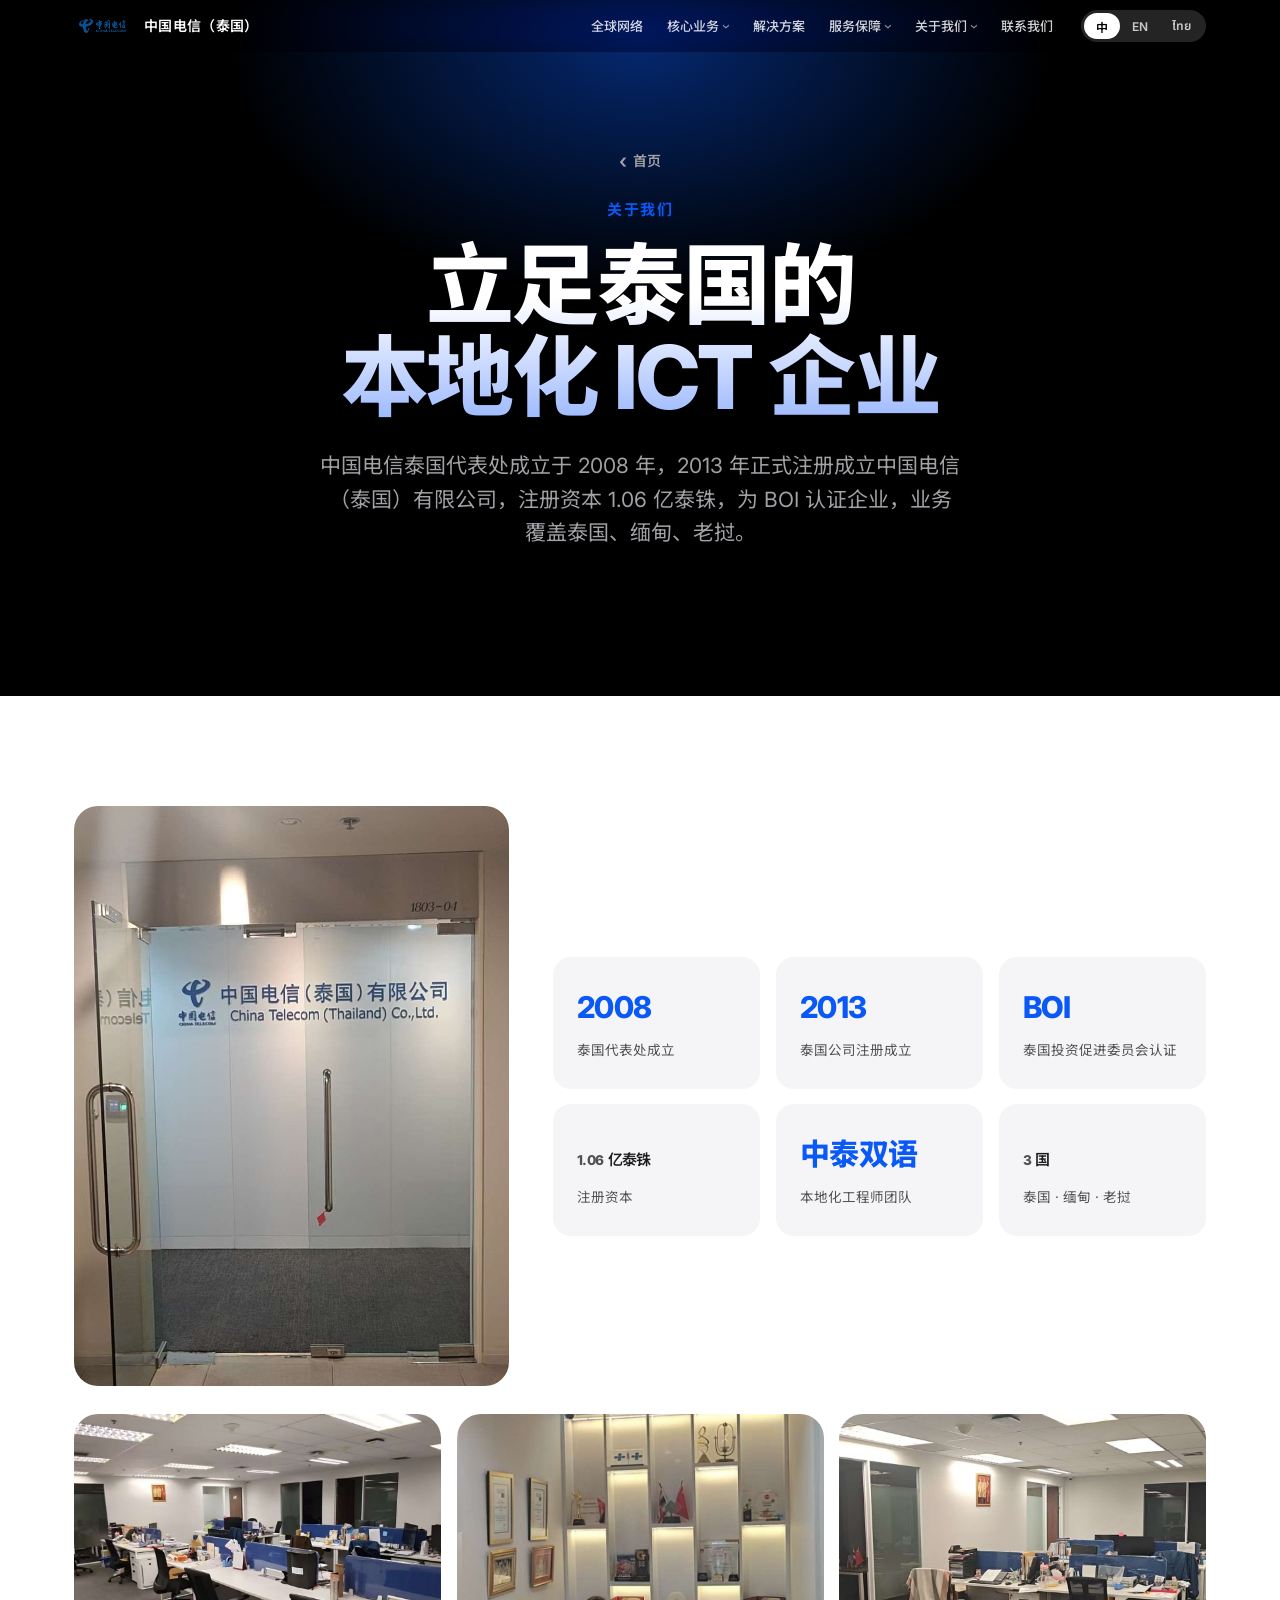
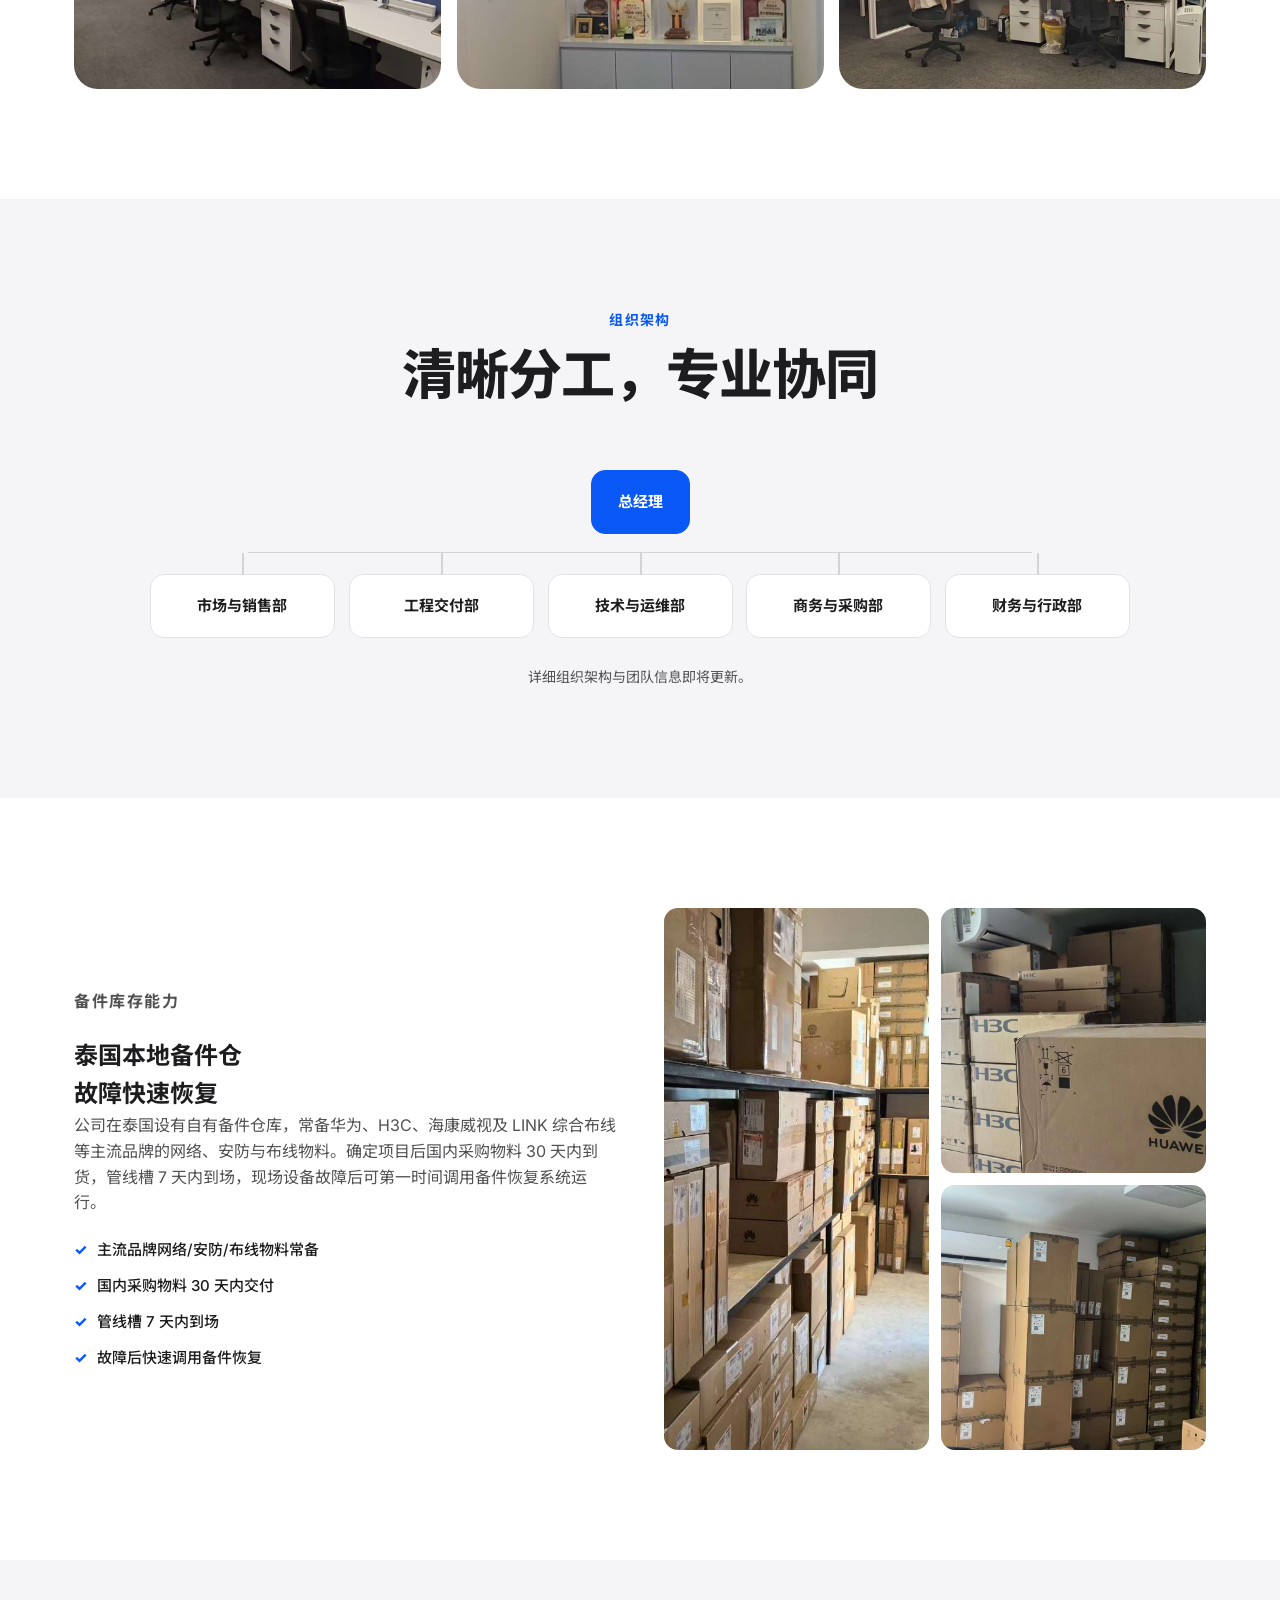
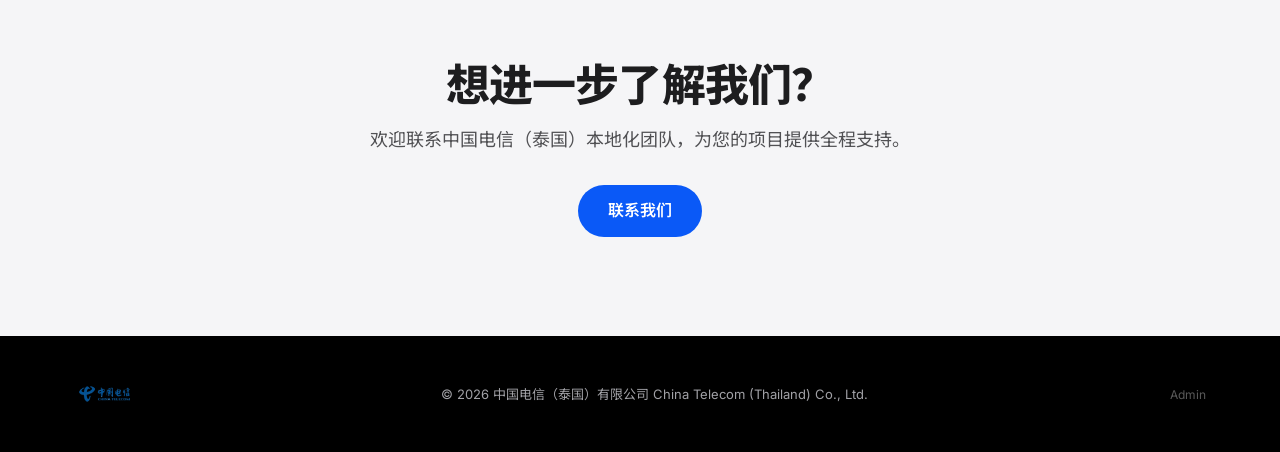
==== about.html @ 26e8136e "v1.2.2: move About Us to dedicated about.html; fix dropdown hover gap - new about.html second-level " ====
<!DOCTYPE html>
<html lang="zh-CN">
<head>
  <meta charset="UTF-8">
  <meta name="viewport" content="width=device-width, initial-scale=1.0">
  <title>关于我们 | 中国电信（泰国）有限公司</title>
  <meta name="description" content="About China Telecom (Thailand) Co., Ltd. — a BOI-promoted, locally-incorporated ICT company in Thailand, with bilingual engineering teams, a local spare-parts warehouse and a clear organisation.">
  <link rel="icon" type="image/png" href="assets/img/logo-ct.png">
  <link rel="preconnect" href="https://fonts.googleapis.com">
  <link rel="preconnect" href="https://fonts.gstatic.com" crossorigin>
  <link href="https://fonts.googleapis.com/css2?family=Inter:wght@400;500;600;700;800&family=Noto+Sans+SC:wght@400;500;700;900&family=Noto+Sans+Thai:wght@400;500;700&display=swap" rel="stylesheet">
  <link rel="stylesheet" href="css/style.css">
</head>
<body data-title="ab.pageTitle">

<header class="site-header" id="siteHeader">
  <div class="header-inner">
    <a class="brand" href="index.html">
      <img src="assets/img/logo-ct.png" alt="China Telecom">
      <span class="brand-name" data-i18n="brand">中国电信（泰国）</span>
    </a>
    <nav class="nav" id="mainNav">
      <a href="index.html#global" data-i18n="nav.global">全球网络</a>
      <div class="nav-item has-sub">
        <a href="index.html#business" class="nav-top" data-i18n="nav.business">核心业务</a>
        <button class="sub-toggle" type="button" aria-label="expand"></button>
        <div class="sub-menu">
          <a href="index.html#business" data-i18n="nav.bizOverview">业务概览</a>
          <a href="index.html#token" data-i18n="nav.token">AI Token</a>
          <a href="index.html#datacenter" data-i18n="nav.dc">数据中心</a>
        </div>
      </div>
      <a href="index.html#solutions" data-i18n="nav.solutions">解决方案</a>
      <div class="nav-item has-sub">
        <a href="index.html#service" class="nav-top" data-i18n="nav.service">服务保障</a>
        <button class="sub-toggle" type="button" aria-label="expand"></button>
        <div class="sub-menu">
          <a href="index.html#service" data-i18n="nav.serviceOverview">服务保障</a>
          <a href="index.html#partners" data-i18n="nav.partners">资质合作</a>
        </div>
      </div>
      <div class="nav-item has-sub">
        <a href="about.html" class="nav-top" data-i18n="nav.about">关于我们</a>
        <button class="sub-toggle" type="button" aria-label="expand"></button>
        <div class="sub-menu">
          <a href="about.html#about-company" data-i18n="nav.aboutCompany">公司简介</a>
          <a href="about.html#about-org" data-i18n="nav.aboutOrg">组织架构</a>
          <a href="about.html#about-inventory" data-i18n="nav.aboutInventory">备件库存</a>
        </div>
      </div>
      <a href="index.html#contact" data-i18n="nav.contact">联系我们</a>
    </nav>
    <div class="header-actions">
      <div class="lang-switch" id="langSwitch">
        <button data-lang="zh" class="active">中</button>
        <button data-lang="en">EN</button>
        <button data-lang="th">ไทย</button>
      </div>
      <button class="nav-toggle" id="navToggle" type="button" aria-label="Menu">
        <span></span><span></span>
      </button>
    </div>
  </div>
</header>

<!-- ========== HERO ========== -->
<section class="rp-hero">
  <div class="hero-glow"></div>
  <div class="rp-hero-inner">
    <a class="rp-back reveal" href="index.html"><span data-i18n="ab.back">首页</span></a>
    <p class="rp-kicker reveal" data-i18n="ab.kicker">关于我们</p>
    <h1 class="rp-title reveal" data-i18n="ab.title">立足泰国的<br>本地化 ICT 企业</h1>
    <p class="rp-sub reveal" data-i18n="ab.sub">中国电信泰国代表处成立于 2008 年，2013 年正式注册成立中国电信（泰国）有限公司，注册资本 1.06 亿泰铢，为 BOI 认证企业，业务覆盖泰国、缅甸、老挝。</p>
  </div>
</section>

<!-- ========== COMPANY FACTS ========== -->
<section class="section" id="about-company">
  <div class="container">
    <div class="ab-intro">
      <figure class="ab-entrance reveal">
        <img src="assets/img/about-entrance.jpg" alt="China Telecom (Thailand) office entrance" loading="lazy">
      </figure>
      <div class="ab-facts stagger">
        <div class="ab-fact reveal"><strong data-i18n="ab.f1n">2008</strong><span data-i18n="ab.f1l">泰国代表处成立</span></div>
        <div class="ab-fact reveal"><strong data-i18n="ab.f2n">2013</strong><span data-i18n="ab.f2l">泰国公司注册成立</span></div>
        <div class="ab-fact reveal"><strong data-i18n="ab.f3n">BOI</strong><span data-i18n="ab.f3l">泰国投资促进委员会认证</span></div>
        <div class="ab-fact reveal"><strong><span>1.06</span><small data-i18n="ab.f4u">亿泰铢</small></strong><span data-i18n="ab.f4l">注册资本</span></div>
        <div class="ab-fact reveal"><strong data-i18n="ab.f5n">中泰双语</strong><span data-i18n="ab.f5l">本地化工程师团队</span></div>
        <div class="ab-fact reveal"><strong><span>3</span><small data-i18n="ab.f6u">国</small></strong><span data-i18n="ab.f6l">泰国 · 缅甸 · 老挝</span></div>
      </div>
    </div>
    <div class="ab-gallery stagger">
      <figure class="reveal"><img src="assets/img/about-office1.jpg" alt="Office workspace" loading="lazy"></figure>
      <figure class="reveal"><img src="assets/img/about-awards.jpg" alt="Awards wall" loading="lazy"></figure>
      <figure class="reveal"><img src="assets/img/about-office2.jpg" alt="Office area" loading="lazy"></figure>
    </div>
  </div>
</section>

<!-- ========== ORG STRUCTURE ========== -->
<section class="section section-gray" id="about-org">
  <div class="container">
    <div class="section-head reveal">
      <p class="kicker" data-i18n="ab.orgKicker">组织架构</p>
      <h2 data-i18n="ab.orgTitle">清晰分工，专业协同</h2>
    </div>
    <div class="org-chart reveal">
      <div class="org-node org-top"><strong data-i18n="ab.orgGM">总经理</strong></div>
      <div class="org-row stagger">
        <div class="org-node reveal"><strong data-i18n="ab.orgD1">市场与销售部</strong></div>
        <div class="org-node reveal"><strong data-i18n="ab.orgD2">工程交付部</strong></div>
        <div class="org-node reveal"><strong data-i18n="ab.orgD3">技术与运维部</strong></div>
        <div class="org-node reveal"><strong data-i18n="ab.orgD4">商务与采购部</strong></div>
        <div class="org-node reveal"><strong data-i18n="ab.orgD5">财务与行政部</strong></div>
      </div>
    </div>
    <p class="org-note reveal" data-i18n="ab.orgNote">详细组织架构与团队信息即将更新。</p>
  </div>
</section>

<!-- ========== SPARE PARTS INVENTORY ========== -->
<section class="section" id="about-inventory">
  <div class="container">
    <div class="ab-inventory" style="margin-top:0">
      <div class="ab-inv-text reveal">
        <p class="kicker" data-i18n="ab.invKicker">备件库存能力</p>
        <h2 data-i18n="ab.invTitle">泰国本地备件仓<br>故障快速恢复</h2>
        <p data-i18n="ab.invDesc">公司在泰国设有自有备件仓库，常备华为、H3C、海康威视及 LINK 综合布线等主流品牌的网络、安防与布线物料。确定项目后国内采购物料 30 天内到货，管线槽 7 天内到场，现场设备故障后可第一时间调用备件恢复系统运行。</p>
        <ul class="ab-inv-list">
          <li data-i18n="ab.inv1">主流品牌网络/安防/布线物料常备</li>
          <li data-i18n="ab.inv2">国内采购物料 30 天内交付</li>
          <li data-i18n="ab.inv3">管线槽 7 天内到场</li>
          <li data-i18n="ab.inv4">故障后快速调用备件恢复</li>
        </ul>
      </div>
      <div class="ab-inv-gallery stagger">
        <figure class="reveal"><img src="assets/img/about-warehouse1.jpg" alt="Spare parts warehouse" loading="lazy"></figure>
        <figure class="reveal"><img src="assets/img/about-warehouse2.jpg" alt="Huawei / H3C stock" loading="lazy"></figure>
        <figure class="reveal"><img src="assets/img/about-warehouse4.jpg" alt="Cabling stock" loading="lazy"></figure>
      </div>
    </div>
  </div>
</section>

<!-- ========== CTA ========== -->
<section class="rp-cta-band">
  <div class="container rp-cta reveal">
    <h2 data-i18n="ab.ctaTitle">想进一步了解我们？</h2>
    <p data-i18n="ab.ctaSub">欢迎联系中国电信（泰国）本地化团队，为您的项目提供全程支持。</p>
    <a class="btn btn-primary" href="index.html#contact" data-i18n="ab.ctaBtn">联系我们</a>
  </div>
</section>

<footer class="site-footer">
  <div class="container footer-inner">
    <img src="assets/img/logo-ct.png" alt="China Telecom" class="footer-logo">
    <p data-i18n="ft.copy">© 2026 中国电信（泰国）有限公司 China Telecom (Thailand) Co., Ltd.</p>
    <a class="footer-admin" href="admin.html">Admin</a>
  </div>
</footer>

<script async src="https://busuanzi.ibruce.info/busuanzi/2.3/busuanzi.pure.mini.js"></script>
<script src="js/i18n.js"></script>
<script src="js/main.js"></script>
</body>
</html>
---- css/style.css ----
:root {
  --blue: #0a59f7;
  --blue-deep: #0040c1;
  --ink: #1d1d1f;
  --ink-soft: #515154;
  --gray-bg: #f5f5f7;
  --white: #ffffff;
  --dark: #000000;
  --dark-card: #161617;
  --dark-text: #f5f5f7;
  --dark-soft: #a1a1a6;
  --radius: 24px;
  --font: "Inter", "Noto Sans SC", "Noto Sans Thai", -apple-system, BlinkMacSystemFont, "PingFang SC", "Helvetica Neue", sans-serif;
}

* { margin: 0; padding: 0; box-sizing: border-box; }

html { scroll-behavior: smooth; }

body {
  font-family: var(--font);
  color: var(--ink);
  background: var(--white);
  line-height: 1.6;
  -webkit-font-smoothing: antialiased;
}

img { display: block; max-width: 100%; }
a { color: inherit; text-decoration: none; }

.container { max-width: 1180px; margin: 0 auto; padding: 0 24px; }

/* ---------- Header ---------- */
.site-header {
  position: fixed; top: 0; left: 0; right: 0; z-index: 100;
  background: rgba(0, 0, 0, 0.45);
  backdrop-filter: saturate(180%) blur(8px);
  -webkit-backdrop-filter: saturate(180%) blur(8px);
  transition: background .4s ease, backdrop-filter .4s ease;
}
.site-header.scrolled {
  background: rgba(0, 0, 0, 0.78);
  backdrop-filter: saturate(180%) blur(20px);
  -webkit-backdrop-filter: saturate(180%) blur(20px);
}
.header-inner {
  max-width: 1180px; margin: 0 auto; padding: 0 24px;
  height: 52px; display: flex; align-items: center; gap: 28px;
}
.brand { display: flex; align-items: center; gap: 10px; flex-shrink: 0; }
.brand img { height: 26px; width: auto; }
.brand-name { color: #fff; font-size: 14px; font-weight: 600; letter-spacing: 0.02em; white-space: nowrap; }
.nav { display: flex; align-items: center; gap: 24px; margin-left: auto; }
.nav > a, .nav-top {
  color: rgba(255,255,255,0.82); font-size: 13px; font-weight: 500;
  transition: color .2s; white-space: nowrap;
}
.nav > a:hover, .nav-top:hover { color: #fff; }

/* Dropdown */
.nav-item { position: relative; display: flex; align-items: center; gap: 4px; }
.nav-top::after {
  content: "›"; display: inline-block; transform: rotate(90deg);
  font-size: 13px; margin-left: 5px; opacity: .65; transition: transform .25s;
}
.sub-toggle { display: none; }
.sub-menu {
  position: absolute; top: 100%; left: 50%; transform: translate(-50%, 8px);
  min-width: 168px; background: rgba(22,22,23,0.96);
  backdrop-filter: blur(20px); -webkit-backdrop-filter: blur(20px);
  border: 1px solid rgba(255,255,255,0.1); border-radius: 14px; padding: 8px;
  display: flex; flex-direction: column; gap: 2px;
  opacity: 0; visibility: hidden; transition: opacity .25s, transform .25s; z-index: 110;
}
/* transparent hover bridge so the gap between trigger and menu stays hoverable */
.nav-item.has-sub::after {
  content: ""; position: absolute; top: 100%; left: 50%; transform: translateX(-50%);
  width: 200px; height: 18px;
}
.nav-item:hover .sub-menu { opacity: 1; visibility: visible; transform: translate(-50%, 4px); }
.nav-item:hover .nav-top::after { transform: rotate(90deg) translateX(2px); }
.sub-menu a {
  color: rgba(255,255,255,0.78); font-size: 13.5px; font-weight: 500;
  padding: 9px 14px; border-radius: 9px; transition: background .2s, color .2s; white-space: nowrap;
}
.sub-menu a:hover { background: rgba(255,255,255,0.1); color: #fff; }
.header-actions { display: flex; align-items: center; gap: 14px; }
.lang-switch {
  display: flex; background: rgba(255,255,255,0.14); border-radius: 99px; padding: 3px;
}
.lang-switch button {
  border: 0; background: transparent; color: rgba(255,255,255,0.75);
  font-family: var(--font); font-size: 12px; font-weight: 600;
  padding: 4px 12px; border-radius: 99px; cursor: pointer; transition: all .25s;
}
.lang-switch button.active { background: #fff; color: #000; }
.nav-toggle { display: none; border: 0; background: transparent; cursor: pointer; padding: 8px; }
.nav-toggle span { display: block; width: 20px; height: 2px; background: #fff; margin: 5px 0; transition: transform .3s ease, opacity .3s ease; }
.nav-toggle.active span:nth-child(1) { transform: translateY(7px) rotate(45deg); }
.nav-toggle.active span:nth-child(2) { transform: translateY(-7px) rotate(-45deg); }

/* ---------- Hero ---------- */
.hero {
  background: var(--dark); color: var(--dark-text);
  padding: 140px 24px 0; text-align: center; overflow: hidden; position: relative;
}
.hero-glow {
  position: absolute; top: -240px; left: 50%; transform: translateX(-50%);
  width: 900px; height: 560px; border-radius: 50%;
  background: radial-gradient(ellipse at center, rgba(10,89,247,0.45), transparent 65%);
  pointer-events: none;
}
.hero-content { position: relative; max-width: 820px; margin: 0 auto; }
.hero-kicker {
  font-size: 15px; font-weight: 600; color: var(--blue);
  letter-spacing: 0.08em; text-transform: uppercase; margin-bottom: 18px;
}
.hero-title {
  font-size: clamp(44px, 7.2vw, 84px); font-weight: 800;
  line-height: 1.06; letter-spacing: -0.02em; margin-bottom: 24px;
  background: linear-gradient(180deg, #ffffff 30%, #9bb8ff);
  -webkit-background-clip: text; background-clip: text; -webkit-text-fill-color: transparent;
}
.hero-sub {
  font-size: clamp(16px, 2vw, 21px); color: var(--dark-soft);
  max-width: 640px; margin: 0 auto 36px;
}
.hero-cta { display: flex; gap: 16px; justify-content: center; flex-wrap: wrap; }
.btn {
  display: inline-block; padding: 13px 30px; border-radius: 99px;
  font-size: 16px; font-weight: 600; transition: all .25s;
}
.btn-primary { background: var(--blue); color: #fff; }
.btn-primary:hover { background: var(--blue-deep); transform: translateY(-1px); }
.btn-ghost { border: 1px solid rgba(255,255,255,0.35); color: #fff; }
.btn-ghost:hover { background: rgba(255,255,255,0.1); }
.hero-visual { max-width: 1020px; margin: 72px auto 0; position: relative; }
.hero-visual img {
  width: 100%; border-radius: var(--radius) var(--radius) 0 0;
  box-shadow: 0 -20px 80px rgba(10,89,247,0.25);
}

/* ---------- Stats ---------- */
.stats { background: var(--dark); color: var(--dark-text); padding: 64px 0 88px; }
.stats-grid {
  display: grid; grid-template-columns: repeat(5, 1fr); gap: 32px; text-align: center;
}
.stat-num {
  font-size: clamp(30px, 3.6vw, 46px); font-weight: 800; letter-spacing: -0.02em;
  color: #fff; font-variant-numeric: tabular-nums;
}
.stat-num small { font-size: 0.45em; font-weight: 600; margin-left: 4px; }
.stat-label { font-size: 13px; color: var(--dark-soft); margin-top: 6px; }

/* ---------- Sections ---------- */
.section { padding: 110px 0; }
.section-gray { background: var(--gray-bg); }
.section-dark { background: var(--dark); color: var(--dark-text); }
.section-head { text-align: center; max-width: 760px; margin: 0 auto 64px; }
.kicker {
  font-size: 14px; font-weight: 700; color: var(--blue);
  letter-spacing: 0.1em; text-transform: uppercase; margin-bottom: 14px;
}
.section-head h2 {
  font-size: clamp(32px, 4.6vw, 54px); font-weight: 800;
  line-height: 1.12; letter-spacing: -0.02em;
}
.section-dark .section-head h2 { color: #fff; }
.section-sub { font-size: 18px; color: var(--ink-soft); margin-top: 20px; }
.section-dark .section-sub { color: var(--dark-soft); }

/* ---------- Global Network ---------- */
.gn-stats { display: grid; grid-template-columns: repeat(4, 1fr); gap: 28px; text-align: center; margin-bottom: 56px; }
.gn-num {
  font-size: clamp(36px, 4.4vw, 58px); font-weight: 800; letter-spacing: -0.02em;
  color: var(--blue); font-variant-numeric: tabular-nums;
}
.gn-label { font-size: 14px; color: var(--ink-soft); margin-top: 4px; }
.gn-cards { display: grid; grid-template-columns: repeat(3, 1fr); gap: 20px; margin-bottom: 64px; }
.gn-card { background: var(--gray-bg); border-radius: 20px; padding: 34px 30px; }
.gn-card h3 { font-size: 20px; font-weight: 700; margin-bottom: 10px; }
.gn-card p { font-size: 14.5px; color: var(--ink-soft); }
.gn-timeline {
  display: flex; justify-content: space-between; gap: 12px; flex-wrap: wrap;
  border-top: 1px solid #e3e3e6; border-bottom: 1px solid #e3e3e6; padding: 28px 0; margin-bottom: 48px;
}
.tl-item { text-align: center; min-width: 90px; }
.tl-item strong { display: block; font-size: 20px; font-weight: 800; letter-spacing: -0.01em; }
.tl-item span { font-size: 12.5px; color: var(--ink-soft); }
.tl-item.tl-hl strong { color: var(--blue); }
.gn-awards { display: grid; grid-template-columns: repeat(4, 1fr); gap: 20px; text-align: center; }
.award strong { display: block; font-size: 19px; font-weight: 800; letter-spacing: -0.01em; margin-bottom: 4px; }
.award span { font-size: 13px; color: var(--ink-soft); }

/* ---------- Business ---------- */
.biz-grid { display: grid; grid-template-columns: repeat(2, 1fr); gap: 24px; }
.biz-card {
  background: var(--gray-bg); border-radius: var(--radius); padding: 44px 40px;
  transition: transform .3s, box-shadow .3s;
}
.biz-card:hover { transform: translateY(-4px); box-shadow: 0 24px 48px rgba(0,0,0,0.08); }
.biz-icon { width: 52px; height: 52px; color: var(--blue); margin-bottom: 22px; }
.biz-icon svg { width: 100%; height: 100%; }
.biz-card h3 { font-size: 24px; font-weight: 700; margin-bottom: 12px; letter-spacing: -0.01em; }
.biz-card p { font-size: 16px; color: var(--ink-soft); }

/* ---------- Token ---------- */
.token-layout {
  display: grid; grid-template-columns: 0.9fr 1.1fr; gap: 56px; align-items: center;
}
.token-point { display: flex; gap: 20px; padding: 26px 0; border-bottom: 1px solid rgba(255,255,255,0.12); }
.token-point:last-child { border-bottom: 0; }
.tp-num { font-size: 15px; font-weight: 700; color: var(--blue); padding-top: 3px; }
.token-point h4 { font-size: 19px; font-weight: 700; color: #fff; margin-bottom: 6px; }
.token-point p { font-size: 15px; color: var(--dark-soft); }
.token-figure {
  background: #fff; border-radius: var(--radius); padding: 18px;
  box-shadow: 0 30px 80px rgba(10,89,247,0.18);
}
.token-figure img { border-radius: 12px; }
.token-figure figcaption {
  text-align: center; font-size: 13px; color: var(--ink-soft); padding: 12px 8px 4px;
}

/* ---------- Data Center ---------- */
.dc-gallery { display: grid; grid-template-columns: repeat(3, 1fr); gap: 20px; margin-bottom: 56px; }
.dc-photo { border-radius: var(--radius); overflow: hidden; aspect-ratio: 3 / 4; }
.dc-photo img { width: 100%; height: 100%; object-fit: cover; transition: transform .5s; }
.dc-photo:hover img { transform: scale(1.04); }
.dc-facts { display: grid; grid-template-columns: repeat(3, 1fr); gap: 24px; text-align: center; }
.dc-fact h4 { font-size: 26px; font-weight: 800; letter-spacing: -0.01em; margin-bottom: 8px; color: var(--blue); }
.dc-fact p { font-size: 15px; color: var(--ink-soft); max-width: 300px; margin: 0 auto; }

/* ---------- IDC Relocation entry card (home) ---------- */
.dc-reloc-entry {
  margin-top: 64px; display: grid; grid-template-columns: 1fr auto; gap: 40px;
  align-items: center; background: var(--dark); color: var(--dark-text);
  border-radius: var(--radius); padding: 52px 56px;
  position: relative; overflow: hidden;
  transition: transform .4s cubic-bezier(.2,.7,.2,1), box-shadow .4s;
}
.dc-reloc-entry::after {
  content: ""; position: absolute; top: -40%; right: -10%; width: 480px; height: 480px;
  background: radial-gradient(circle, rgba(10,89,247,0.4), transparent 62%);
  pointer-events: none; opacity: .8;
}
.dc-reloc-entry:hover { transform: translateY(-4px); box-shadow: 0 30px 70px rgba(0,0,0,0.28); }
.dre-text { position: relative; z-index: 1; max-width: 640px; }
.dre-kicker {
  display: inline-block; font-size: 13px; font-weight: 700; letter-spacing: 0.12em;
  text-transform: uppercase; color: #6ea0ff; margin-bottom: 14px;
}
.dre-text h3 { font-size: clamp(28px, 3.6vw, 42px); font-weight: 800; letter-spacing: -0.02em; color: #fff; margin-bottom: 14px; }
.dre-text p { font-size: 17px; color: var(--dark-soft); margin-bottom: 22px; }
.dre-link {
  display: inline-flex; align-items: center; gap: 8px;
  font-size: 16px; font-weight: 600; color: #fff;
}
.dre-link::after { content: "→"; transition: transform .3s; }
.dc-reloc-entry:hover .dre-link::after { transform: translateX(5px); }
.dre-visual { position: relative; z-index: 1; color: #6ea0ff; width: 130px; flex-shrink: 0; }
.dre-visual svg { width: 100%; height: auto; }

/* ---------- Solutions ---------- */
.sol-grid { display: grid; grid-template-columns: repeat(3, 1fr); gap: 20px; }
.sol-card {
  background: #fff; border-radius: 20px; padding: 36px 32px;
  transition: transform .3s, box-shadow .3s;
}
.sol-card:hover { transform: translateY(-4px); box-shadow: 0 20px 44px rgba(0,0,0,0.07); }
.sol-card h3 { font-size: 20px; font-weight: 700; margin-bottom: 10px; }
.sol-card p { font-size: 14.5px; color: var(--ink-soft); }

/* ---------- Service ---------- */
.svc-grid { display: grid; grid-template-columns: repeat(4, 1fr); gap: 20px; margin-bottom: 56px; }
.svc-card {
  background: var(--dark-card); border-radius: 20px; padding: 36px 28px; text-align: center;
  border: 1px solid rgba(255,255,255,0.08);
}
.svc-big {
  font-size: clamp(22px, 2.4vw, 30px); font-weight: 800; color: #fff;
  letter-spacing: -0.01em; margin-bottom: 10px; white-space: nowrap;
}
.svc-card p { font-size: 14px; color: var(--dark-soft); }
.svc-map { display: grid; grid-template-columns: repeat(3, 1fr); gap: 20px; }
.svc-point {
  background: rgba(10,89,247,0.12); border: 1px solid rgba(10,89,247,0.35);
  border-radius: 16px; padding: 22px 24px;
}
.svc-point strong { display: block; color: #fff; font-size: 17px; margin-bottom: 6px; }
.svc-point span { font-size: 13.5px; color: var(--dark-soft); }

/* ---------- Partners ---------- */
.cert-grid { display: grid; grid-template-columns: repeat(3, 1fr); gap: 24px; align-items: stretch; }
.cert-card {
  background: var(--gray-bg); border-radius: 20px; padding: 28px;
  display: flex; flex-direction: column; justify-content: space-between; gap: 18px;
}
.cert-card img {
  width: 100%; max-height: 280px; object-fit: contain; margin: auto;
  border-radius: 8px;
}
.cert-card figcaption { text-align: center; font-size: 14px; font-weight: 600; color: var(--ink); }
.pt-more {
  text-align: center; font-size: 15px; color: var(--ink-soft);
  max-width: 680px; margin: 40px auto 0;
}
.client-band { margin-top: 64px; }
.client-label {
  text-align: center; font-size: 13px; font-weight: 700; letter-spacing: 0.1em;
  text-transform: uppercase; color: var(--ink-soft); margin-bottom: 24px;
}
.client-marquee { overflow: hidden; position: relative; -webkit-mask-image: linear-gradient(90deg, transparent, #000 8%, #000 92%, transparent); mask-image: linear-gradient(90deg, transparent, #000 8%, #000 92%, transparent); }
.client-track { display: flex; gap: 48px; width: max-content; animation: marquee 38s linear infinite; }
.client-track span { font-size: 19px; font-weight: 700; color: #b9b9bf; white-space: nowrap; }
@keyframes marquee { to { transform: translateX(-50%); } }

/* ---------- Contact ---------- */
/* ---------- About Us ---------- */
.ab-intro { display: grid; grid-template-columns: 0.8fr 1.2fr; gap: 44px; align-items: center; margin-bottom: 28px; }
.ab-entrance img { border-radius: var(--radius); width: 100%; aspect-ratio: 3/4; object-fit: cover; }
.ab-facts { display: grid; grid-template-columns: repeat(3, 1fr); gap: 16px; }
.ab-fact { background: var(--gray-bg); border-radius: 18px; padding: 26px 24px; }
.ab-fact strong { display: block; font-size: clamp(22px, 2.4vw, 30px); font-weight: 800; letter-spacing: -0.02em; color: var(--blue); margin-bottom: 6px; }
.ab-fact strong small { font-size: 0.5em; font-weight: 600; margin-left: 4px; color: var(--ink); }
.ab-fact span { font-size: 13.5px; color: var(--ink-soft); }
.ab-gallery { display: grid; grid-template-columns: repeat(3, 1fr); gap: 16px; margin-top: 8px; }
.ab-gallery figure { border-radius: var(--radius); overflow: hidden; aspect-ratio: 4/3; }
.ab-gallery img { width: 100%; height: 100%; object-fit: cover; transition: transform .5s; }
.ab-gallery figure:hover img { transform: scale(1.04); }

.ab-org { margin-top: 96px; }
.org-chart { max-width: 980px; margin: 0 auto; }
.org-top { margin: 0 auto 40px; width: max-content; }
.org-node {
  background: #fff; border: 1px solid #e3e3e6; border-radius: 14px;
  padding: 18px 26px; text-align: center; position: relative;
}
.org-node strong { font-size: 15px; font-weight: 700; }
.org-top { background: var(--blue); border-color: var(--blue); }
.org-top strong { color: #fff; }
.org-row { display: grid; grid-template-columns: repeat(5, 1fr); gap: 14px; position: relative; }
.org-row::before {
  content: ""; position: absolute; top: -22px; left: 10%; right: 10%; height: 1.5px; background: #d2d2d7;
}
.org-row .org-node::before {
  content: ""; position: absolute; top: -22px; left: 50%; width: 1.5px; height: 22px; background: #d2d2d7;
}
.org-note { text-align: center; font-size: 14px; color: var(--ink-soft); margin-top: 28px; }

.ab-inventory { margin-top: 96px; display: grid; grid-template-columns: 1fr 1fr; gap: 48px; align-items: center; }
.ab-inv-text .kicker { text-align: left; }
.ab-inv-text h3 { font-size: clamp(26px, 3vw, 38px); font-weight: 800; letter-spacing: -0.02em; line-height: 1.16; margin-bottom: 16px; }
.ab-inv-text > p { font-size: 16px; color: var(--ink-soft); margin-bottom: 22px; }
.ab-inv-list { list-style: none; display: grid; gap: 12px; }
.ab-inv-list li { font-size: 15px; font-weight: 500; display: flex; align-items: center; gap: 10px; }
.ab-inv-list li::before { content: "✓"; color: var(--blue); font-weight: 800; }
.ab-inv-gallery { display: grid; grid-template-columns: 1fr 1fr; grid-template-rows: 1fr 1fr; gap: 12px; }
.ab-inv-gallery figure { border-radius: 14px; overflow: hidden; }
.ab-inv-gallery img { width: 100%; height: 100%; object-fit: cover; aspect-ratio: 1; }
.ab-inv-gallery figure:first-child { grid-row: span 2; }
.ab-inv-gallery figure:first-child img { aspect-ratio: auto; height: 100%; }

/* ---------- Contact ---------- */
.contact-grid { display: grid; grid-template-columns: 0.95fr 1.05fr; gap: 48px; align-items: stretch; }
.contact-info { display: flex; align-items: center; }
.contact-list { list-style: none; width: 100%; }
.contact-list li { display: flex; gap: 16px; padding: 22px 0; border-top: 1px solid #e3e3e6; align-items: flex-start; }
.contact-list li:first-child { border-top: 0; padding-top: 0; }
.ci-ico { flex-shrink: 0; width: 40px; height: 40px; border-radius: 11px; background: rgba(10,89,247,0.1); color: var(--blue); display: flex; align-items: center; justify-content: center; }
.ci-ico svg { width: 21px; height: 21px; }
.contact-list strong { display: block; font-size: 13px; font-weight: 600; color: var(--ink-soft); margin-bottom: 3px; }
.contact-list div > span, .contact-list div > a { font-size: 16px; color: var(--ink); line-height: 1.5; }
.contact-list div > a { color: var(--blue); }
.contact-map { position: relative; border-radius: var(--radius); overflow: hidden; min-height: 320px; display: block; }
.contact-map img { width: 100%; height: 100%; min-height: 320px; object-fit: cover; transition: transform .5s; }
.contact-map:hover img { transform: scale(1.03); }
.map-btn {
  position: absolute; left: 50%; bottom: 22px; transform: translateX(-50%);
  background: var(--blue); color: #fff; font-size: 15px; font-weight: 600;
  padding: 12px 26px; border-radius: 99px; white-space: nowrap;
  box-shadow: 0 8px 24px rgba(10,89,247,0.4); display: inline-flex; align-items: center; gap: 8px;
  transition: background .2s;
}
.map-btn::after { content: "→"; }
.contact-map:hover .map-btn { background: var(--blue-deep); }

/* ---------- Footer ---------- */
.site-footer { background: var(--dark); padding: 44px 0; }
.footer-inner { display: flex; align-items: center; justify-content: space-between; gap: 20px; flex-wrap: wrap; }
.footer-logo { height: 28px; width: auto; }
.site-footer p { font-size: 13px; color: var(--dark-soft); }
.footer-admin { font-size: 12px; color: rgba(255,255,255,0.35); }
.footer-admin:hover { color: rgba(255,255,255,0.7); }

/* ================= RELOCATION PAGE ================= */
.btn-ghost-dark { border: 1px solid rgba(255,255,255,0.35); color: #fff; }
.btn-ghost-dark:hover { background: rgba(255,255,255,0.1); }

.rp-hero {
  background: var(--dark); color: var(--dark-text);
  padding: 150px 24px 110px; text-align: center; position: relative; overflow: hidden;
}
.rp-hero-inner { position: relative; max-width: 820px; margin: 0 auto; }
.rp-back {
  display: inline-flex; align-items: center; gap: 6px; font-size: 14px; font-weight: 600;
  color: var(--dark-soft); margin-bottom: 26px; transition: color .2s;
}
.rp-back::before { content: "‹"; font-size: 20px; line-height: 1; }
.rp-back:hover { color: #fff; }
.rp-kicker {
  font-size: 15px; font-weight: 700; color: var(--blue);
  letter-spacing: 0.1em; text-transform: uppercase; margin-bottom: 18px;
}
.rp-title {
  font-size: clamp(46px, 7vw, 88px); font-weight: 800; line-height: 1.04;
  letter-spacing: -0.025em; margin-bottom: 26px;
  background: linear-gradient(180deg, #ffffff 32%, #9bb8ff);
  -webkit-background-clip: text; background-clip: text; -webkit-text-fill-color: transparent;
}
.rp-sub { font-size: clamp(17px, 2vw, 21px); color: var(--dark-soft); max-width: 640px; margin: 0 auto 36px; }
.rp-hero-cta { display: flex; gap: 16px; justify-content: center; flex-wrap: wrap; }

.rp-stats-band { background: var(--dark); padding: 0 0 96px; }
.rp-stats { display: grid; grid-template-columns: repeat(4, 1fr); gap: 28px; text-align: center; }
.rp-stat { border-left: 1px solid rgba(255,255,255,0.12); padding: 10px 12px; }
.rp-stat:first-child { border-left: 0; }
.rp-stat-num { font-size: clamp(34px, 4vw, 52px); font-weight: 800; color: #fff; letter-spacing: -0.02em; font-variant-numeric: tabular-nums; }
.rp-stat-label { font-size: 14px; color: var(--dark-soft); margin-top: 6px; }

.rp-domains { display: grid; grid-template-columns: repeat(3, 1fr); gap: 22px; }
.rp-domain {
  background: var(--gray-bg); border-radius: 22px; padding: 38px 34px;
  transition: transform .35s cubic-bezier(.2,.7,.2,1), box-shadow .35s;
}
.rp-domain:hover { transform: translateY(-5px); box-shadow: 0 24px 48px rgba(0,0,0,0.08); }
.rp-ico {
  width: 56px; height: 56px; border-radius: 16px; background: rgba(10,89,247,0.1);
  color: var(--blue); display: flex; align-items: center; justify-content: center; margin-bottom: 22px;
}
.rp-ico svg { width: 30px; height: 30px; }
.rp-domain h3 { font-size: 20px; font-weight: 700; margin-bottom: 10px; letter-spacing: -0.01em; }
.rp-domain p { font-size: 14.5px; color: var(--ink-soft); }

.rp-steps { list-style: none; max-width: 760px; margin: 0 auto; counter-reset: rpstep; position: relative; }
.rp-step { display: flex; gap: 26px; padding: 0 0 38px; position: relative; }
.rp-step:last-child { padding-bottom: 0; }
.rp-step-n {
  flex-shrink: 0; width: 46px; height: 46px; border-radius: 50%;
  background: var(--blue); color: #fff; font-size: 18px; font-weight: 700;
  display: flex; align-items: center; justify-content: center; z-index: 1;
}
.rp-step:not(:last-child)::before {
  content: ""; position: absolute; left: 22.5px; top: 46px; bottom: 4px;
  width: 2px; background: linear-gradient(var(--blue), #d2d2d7);
}
.rp-step h4 { font-size: 19px; font-weight: 700; margin: 9px 0 6px; letter-spacing: -0.01em; }
.rp-step p { font-size: 15.5px; color: var(--ink-soft); }

.rp-ch-grid { display: grid; grid-template-columns: repeat(2, 1fr); gap: 22px; }
.rp-ch { background: #fff; border: 1px solid #e8e8ed; border-radius: 20px; padding: 32px 34px; }
.rp-ch h4 { font-size: 19px; font-weight: 700; margin-bottom: 10px; }
.rp-ch h4::before { content: "!"; display: inline-flex; align-items: center; justify-content: center; width: 22px; height: 22px; border-radius: 50%; background: rgba(10,89,247,0.12); color: var(--blue); font-size: 14px; font-weight: 800; margin-right: 10px; }
.rp-ch p { font-size: 15px; color: var(--ink-soft); }

.rp-case { display: grid; grid-template-columns: 1fr 1fr; gap: 48px; align-items: center; }
.rp-case-text .kicker { text-align: left; }
.rp-case-text h2 { font-size: clamp(26px, 3vw, 38px); font-weight: 800; color: #fff; letter-spacing: -0.02em; line-height: 1.18; margin-bottom: 16px; }
.rp-case-text > p { font-size: 16px; color: var(--dark-soft); margin-bottom: 24px; }
.rp-results { list-style: none; display: grid; grid-template-columns: 1fr 1fr; gap: 14px; }
.rp-results li { font-size: 15.5px; font-weight: 600; color: #fff; display: flex; align-items: center; gap: 10px; }
.rp-results li::before { content: "✓"; color: #34c759; font-weight: 800; font-size: 17px; }
.rp-case-gallery { display: grid; grid-template-columns: 1fr 1fr; grid-template-rows: 1fr 1fr; gap: 12px; }
.rp-case-gallery img { width: 100%; height: 100%; object-fit: cover; border-radius: 14px; aspect-ratio: 1; }
.rp-case-gallery img:first-child { grid-row: span 2; aspect-ratio: auto; }

.rp-cta-band { background: var(--gray-bg); padding: 100px 0; }
.rp-cta { text-align: center; max-width: 680px; }
.rp-cta h2 { font-size: clamp(28px, 3.6vw, 44px); font-weight: 800; letter-spacing: -0.02em; line-height: 1.14; margin-bottom: 16px; }
.rp-cta p { font-size: 18px; color: var(--ink-soft); margin-bottom: 30px; }

/* ---------- Reveal animation ---------- */
.reveal {
  opacity: 0; transform: translateY(34px) scale(0.985);
  transition: opacity .9s cubic-bezier(.16,1,.3,1), transform .9s cubic-bezier(.16,1,.3,1);
  will-change: opacity, transform;
}
.reveal.visible { opacity: 1; transform: none; }
@media (prefers-reduced-motion: reduce) {
  .reveal { transition: none; }
  html { scroll-behavior: auto; }
}

/* ---------- Responsive ---------- */
@media (max-width: 960px) {
  .nav {
    position: fixed; top: 52px; right: 0; left: 0; max-height: calc(100vh - 52px); overflow-y: auto;
    background: rgba(0,0,0,0.96); flex-direction: column; align-items: stretch; gap: 0;
    padding: 8px 24px 24px; display: none;
  }
  .nav.open { display: flex; }
  .nav > a { padding: 14px 0; font-size: 16px; border-bottom: 1px solid rgba(255,255,255,0.08); }
  .nav-item { flex-direction: column; align-items: stretch; gap: 0; border-bottom: 1px solid rgba(255,255,255,0.08); }
  .nav-item .nav-top { padding: 14px 0; font-size: 16px; flex: 1; }
  .nav-item { display: flex; flex-direction: row; flex-wrap: wrap; align-items: center; }
  .nav-top::after { display: none; }
  .nav-item.has-sub::after { display: none; }
  .sub-toggle {
    display: block; margin-left: auto; width: 38px; height: 38px; border: 0; cursor: pointer;
    background: transparent; color: #fff; position: relative;
  }
  .sub-toggle::before, .sub-toggle::after {
    content: ""; position: absolute; top: 50%; left: 50%; width: 12px; height: 2px;
    background: rgba(255,255,255,0.7); transform: translate(-50%,-50%); transition: transform .25s;
  }
  .sub-toggle::after { transform: translate(-50%,-50%) rotate(90deg); }
  .nav-item.open .sub-toggle::after { transform: translate(-50%,-50%) rotate(0); }
  .sub-menu {
    position: static; transform: none; opacity: 1; visibility: visible; width: 100%;
    background: transparent; border: 0; backdrop-filter: none; -webkit-backdrop-filter: none;
    padding: 0 0 8px; display: none; flex-basis: 100%;
  }
  .nav-item.open .sub-menu { display: flex; }
  .sub-menu a { padding: 11px 16px; font-size: 15px; background: rgba(255,255,255,0.05); }
  .nav-toggle { display: block; }
  .brand-name { display: none; }
  .stats-grid { grid-template-columns: repeat(2, 1fr); row-gap: 40px; }
  .biz-grid, .token-layout, .contact-grid, .ab-intro, .ab-inventory { grid-template-columns: 1fr; }
  .sol-grid, .dc-gallery, .dc-facts, .svc-map, .cert-grid, .ab-gallery { grid-template-columns: 1fr 1fr; }
  .svc-grid { grid-template-columns: 1fr 1fr; }
  .gn-stats, .gn-awards { grid-template-columns: 1fr 1fr; row-gap: 32px; }
  .gn-cards { grid-template-columns: 1fr; }
  .gn-timeline { justify-content: flex-start; }
  .ab-facts { grid-template-columns: repeat(2, 1fr); }
  .ab-entrance img { aspect-ratio: 16/10; }
  .org-row { grid-template-columns: repeat(2, 1fr); gap: 12px; }
  .org-row::before { display: none; }
  .org-row .org-node::before { display: none; }
  .dc-reloc-entry { grid-template-columns: 1fr; padding: 40px 32px; gap: 28px; }
  .dre-visual { width: 96px; }
  .rp-stats { grid-template-columns: 1fr 1fr; row-gap: 32px; }
  .rp-stat:nth-child(odd) { border-left: 0; }
  .rp-domains { grid-template-columns: 1fr 1fr; }
  .rp-ch-grid, .rp-case { grid-template-columns: 1fr; }
  .rp-case-gallery { max-width: 460px; }
  .section { padding: 80px 0; }
}
@media (max-width: 600px) {
  .sol-grid, .dc-gallery, .dc-facts, .svc-grid, .svc-map, .cert-grid, .ab-gallery { grid-template-columns: 1fr; }
  .rp-domains, .rp-results { grid-template-columns: 1fr; }
  .ab-facts { grid-template-columns: repeat(2, 1fr); }
  .ab-inv-gallery { max-width: 420px; }
  .dc-photo { aspect-ratio: 4 / 3; }
  .hero { padding-top: 110px; }
}
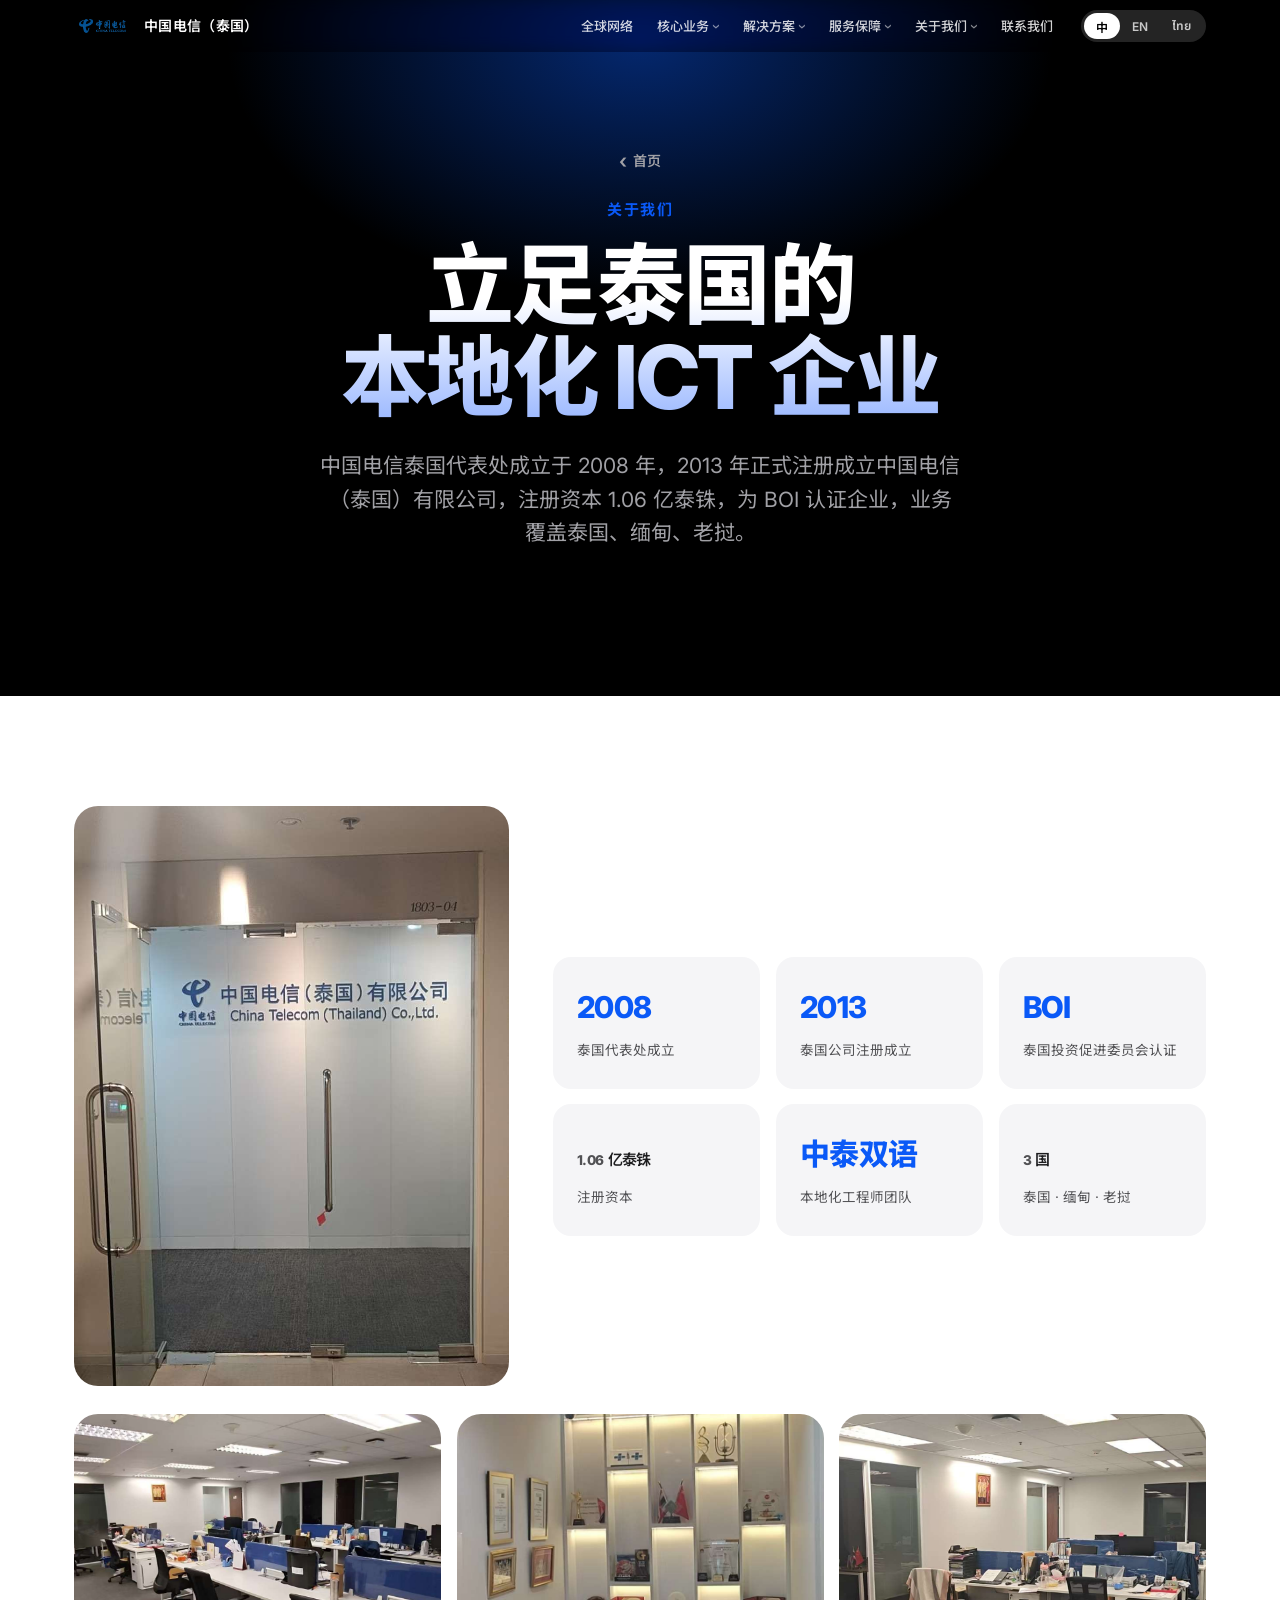
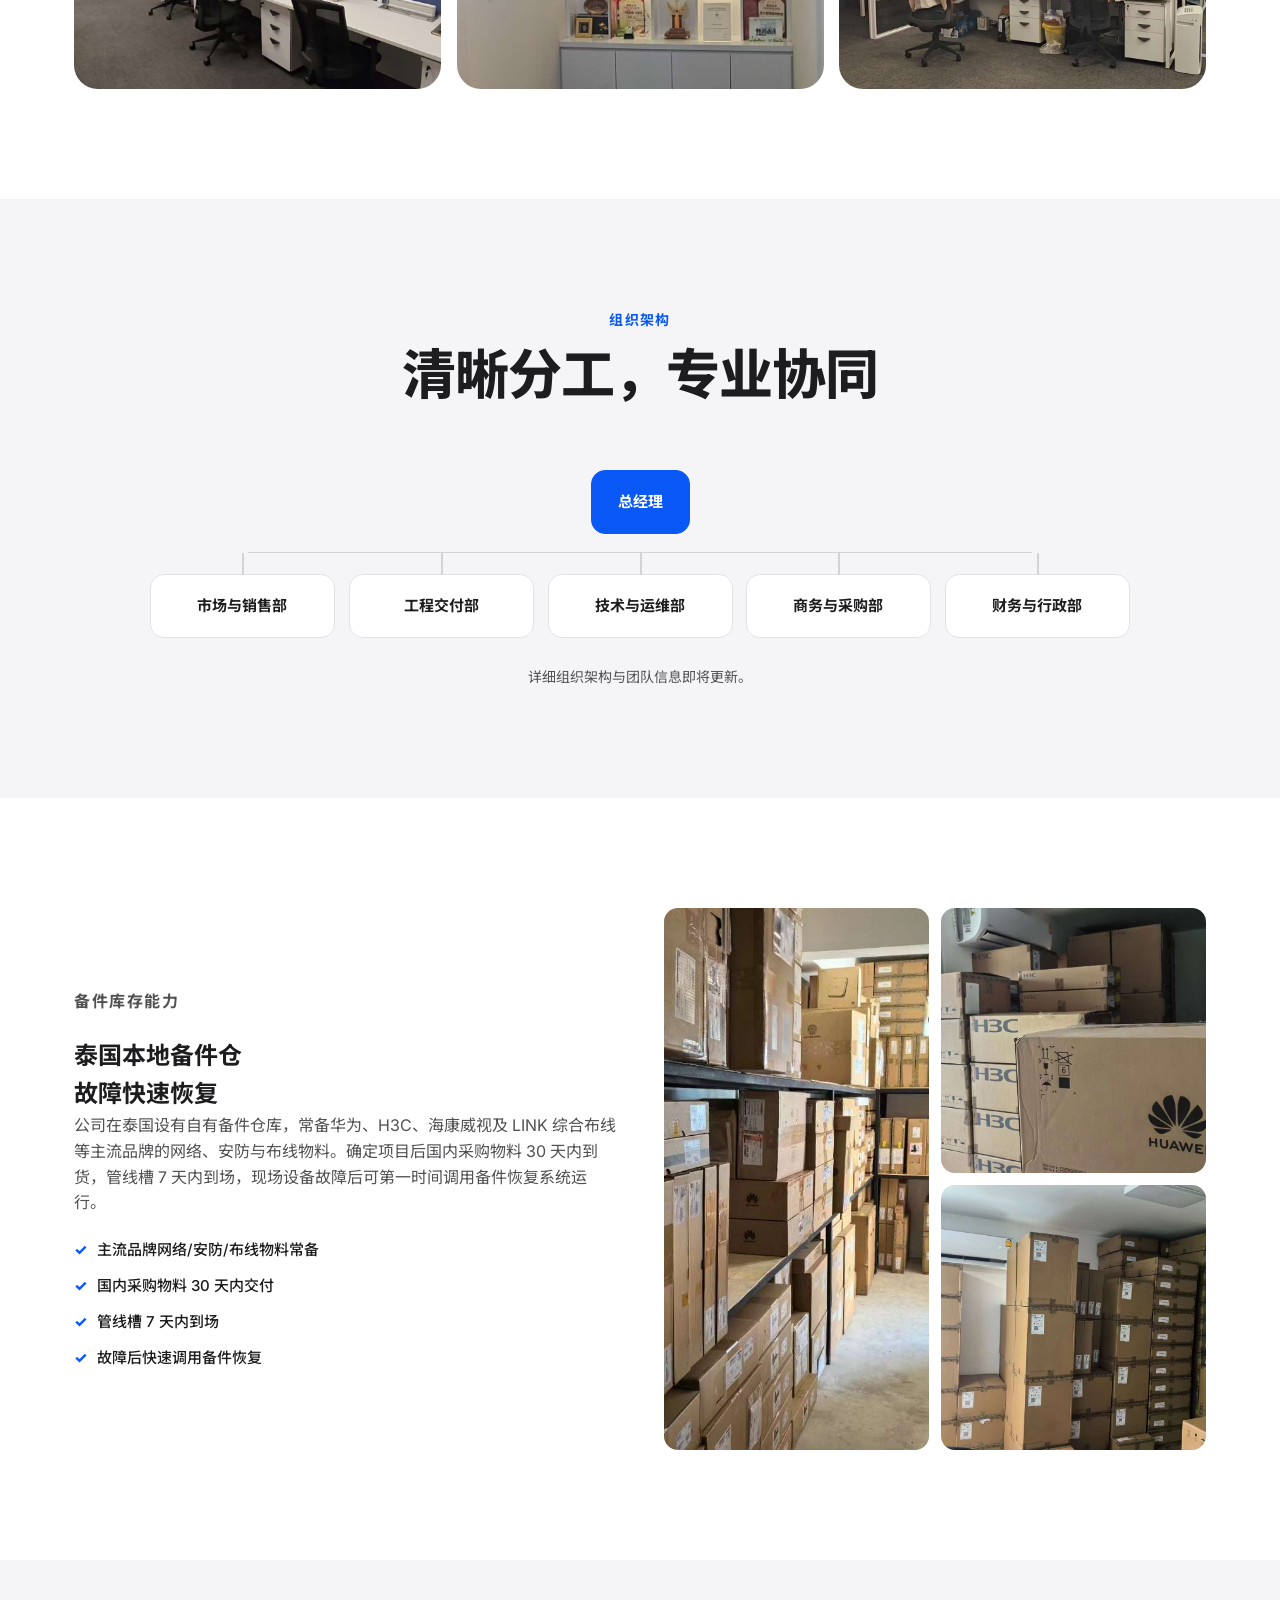
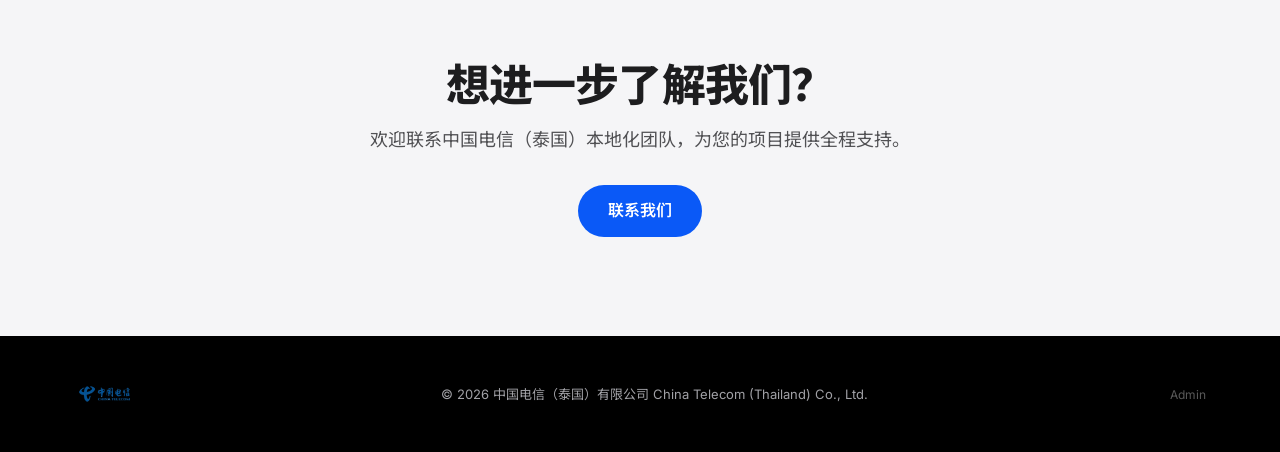
==== commit 5b7a3369: "feat: add Logistics Warehouse construction page (v1.5) - New warehouse.html under Solutions: turnkey" ====
--- a/about.html
+++ b/about.html
@@ -26,11 +26,19 @@
         <button class="sub-toggle" type="button" aria-label="expand"></button>
         <div class="sub-menu">
           <a href="index.html#business" data-i18n="nav.bizOverview">业务概览</a>
+          <a href="connectivity.html" data-i18n="nav.connectivity">国际网络</a>
           <a href="index.html#token" data-i18n="nav.token">AI Token</a>
           <a href="index.html#datacenter" data-i18n="nav.dc">数据中心</a>
         </div>
       </div>
-      <a href="index.html#solutions" data-i18n="nav.solutions">解决方案</a>
+      <div class="nav-item has-sub">
+        <a href="index.html#solutions" class="nav-top" data-i18n="nav.solutions">解决方案</a>
+        <button class="sub-toggle" type="button" aria-label="expand"></button>
+        <div class="sub-menu">
+          <a href="index.html#solutions" data-i18n="nav.solOverview">智慧解决方案</a>
+          <a href="warehouse.html" data-i18n="nav.warehouse">物流仓建设</a>
+        </div>
+      </div>
       <div class="nav-item has-sub">
         <a href="index.html#service" class="nav-top" data-i18n="nav.service">服务保障</a>
         <button class="sub-toggle" type="button" aria-label="expand"></button>
@@ -161,6 +169,7 @@
 </footer>
 
 <script async src="https://busuanzi.ibruce.info/busuanzi/2.3/busuanzi.pure.mini.js"></script>
+<script src="js/analytics.js"></script>
 <script src="js/i18n.js"></script>
 <script src="js/main.js"></script>
 </body>
--- a/css/style.css
+++ b/css/style.css
@@ -203,6 +203,13 @@
 .biz-icon svg { width: 100%; height: 100%; }
 .biz-card h3 { font-size: 24px; font-weight: 700; margin-bottom: 12px; letter-spacing: -0.01em; }
 .biz-card p { font-size: 16px; color: var(--ink-soft); }
+.biz-card-link { display: block; text-decoration: none; color: inherit; }
+.biz-more {
+  display: inline-flex; align-items: center; gap: 6px;
+  margin-top: 18px; font-size: 15px; font-weight: 600; color: var(--blue);
+}
+.biz-more::after { content: "→"; transition: transform .3s; }
+.biz-card-link:hover .biz-more::after { transform: translateX(5px); }
 
 /* ---------- Token ---------- */
 .token-layout {
@@ -441,6 +448,12 @@
 .rp-ico svg { width: 30px; height: 30px; }
 .rp-domain h3 { font-size: 20px; font-weight: 700; margin-bottom: 10px; letter-spacing: -0.01em; }
 .rp-domain p { font-size: 14.5px; color: var(--ink-soft); }
+.rp-tag {
+  display: inline-block; margin-bottom: 12px; padding: 3px 11px;
+  font-size: 12px; font-weight: 600; letter-spacing: 0.02em;
+  color: var(--blue); background: rgba(10,89,247,0.08);
+  border-radius: 999px;
+}
 
 .rp-steps { list-style: none; max-width: 760px; margin: 0 auto; counter-reset: rpstep; position: relative; }
 .rp-step { display: flex; gap: 26px; padding: 0 0 38px; position: relative; }
@@ -473,6 +486,21 @@
 .rp-case-gallery { display: grid; grid-template-columns: 1fr 1fr; grid-template-rows: 1fr 1fr; gap: 12px; }
 .rp-case-gallery img { width: 100%; height: 100%; object-fit: cover; border-radius: 14px; aspect-ratio: 1; }
 .rp-case-gallery img:first-child { grid-row: span 2; aspect-ratio: auto; }
+
+/* ---------- Warehouse page ---------- */
+.wh-banner { position: relative; max-width: 1180px; margin: -60px auto 0; padding: 0 24px; }
+.wh-banner img { width: 100%; height: clamp(260px, 42vw, 520px); object-fit: cover; border-radius: 22px; display: block; box-shadow: 0 30px 70px rgba(0,0,0,0.25); }
+.wh-banner-cap {
+  position: absolute; left: 48px; bottom: 28px; color: #fff; font-size: clamp(15px, 1.6vw, 19px);
+  font-weight: 600; text-shadow: 0 2px 12px rgba(0,0,0,0.5); padding-right: 48px;
+}
+.wh-case-fig { border-radius: 18px; overflow: hidden; aspect-ratio: 4 / 3; }
+.wh-case-fig img { width: 100%; height: 100%; object-fit: cover; transition: transform .5s; }
+.wh-case-fig:hover img { transform: scale(1.04); }
+.wh-case-stack { display: grid; gap: 14px; }
+.wh-case-stack figure { border-radius: 16px; overflow: hidden; aspect-ratio: 16 / 7; }
+.wh-case-stack img { width: 100%; height: 100%; object-fit: cover; transition: transform .5s; }
+.wh-case-stack figure:hover img { transform: scale(1.04); }
 
 .rp-cta-band { background: var(--gray-bg); padding: 100px 0; }
 .rp-cta { text-align: center; max-width: 680px; }
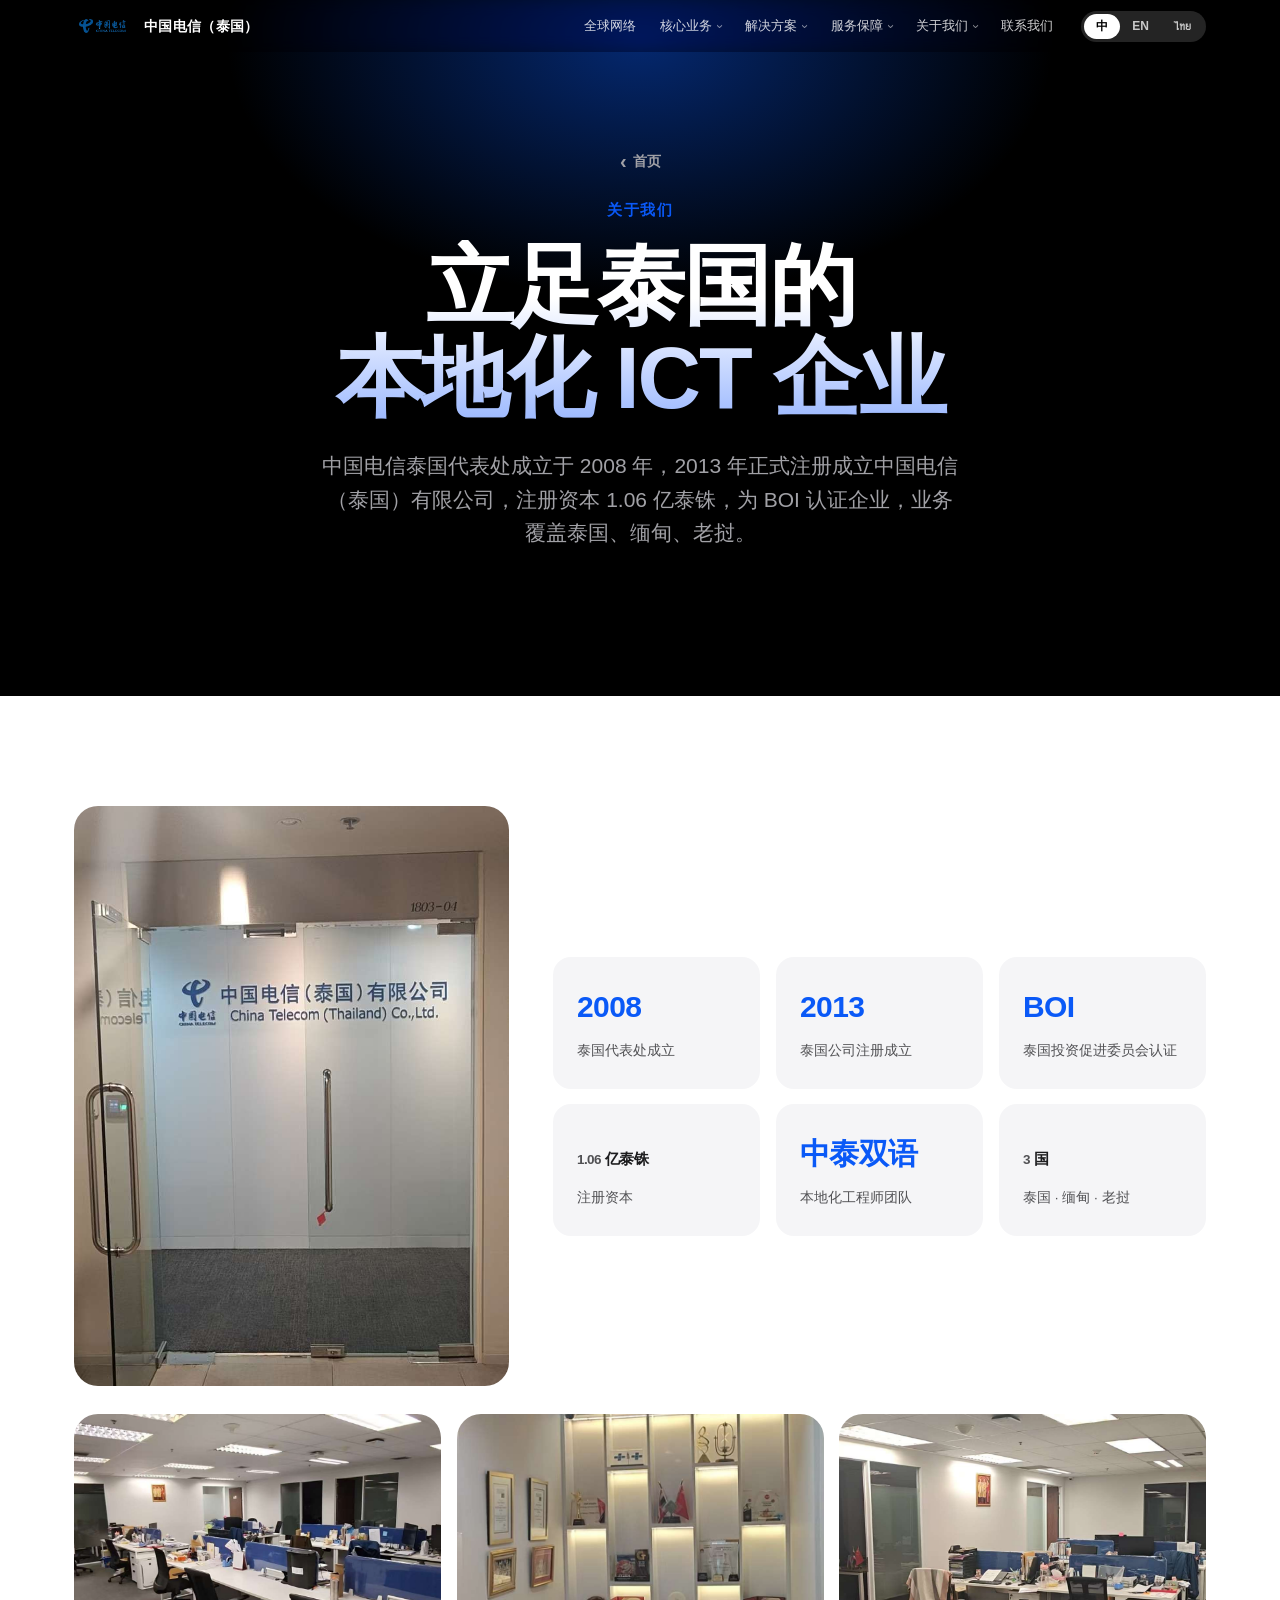
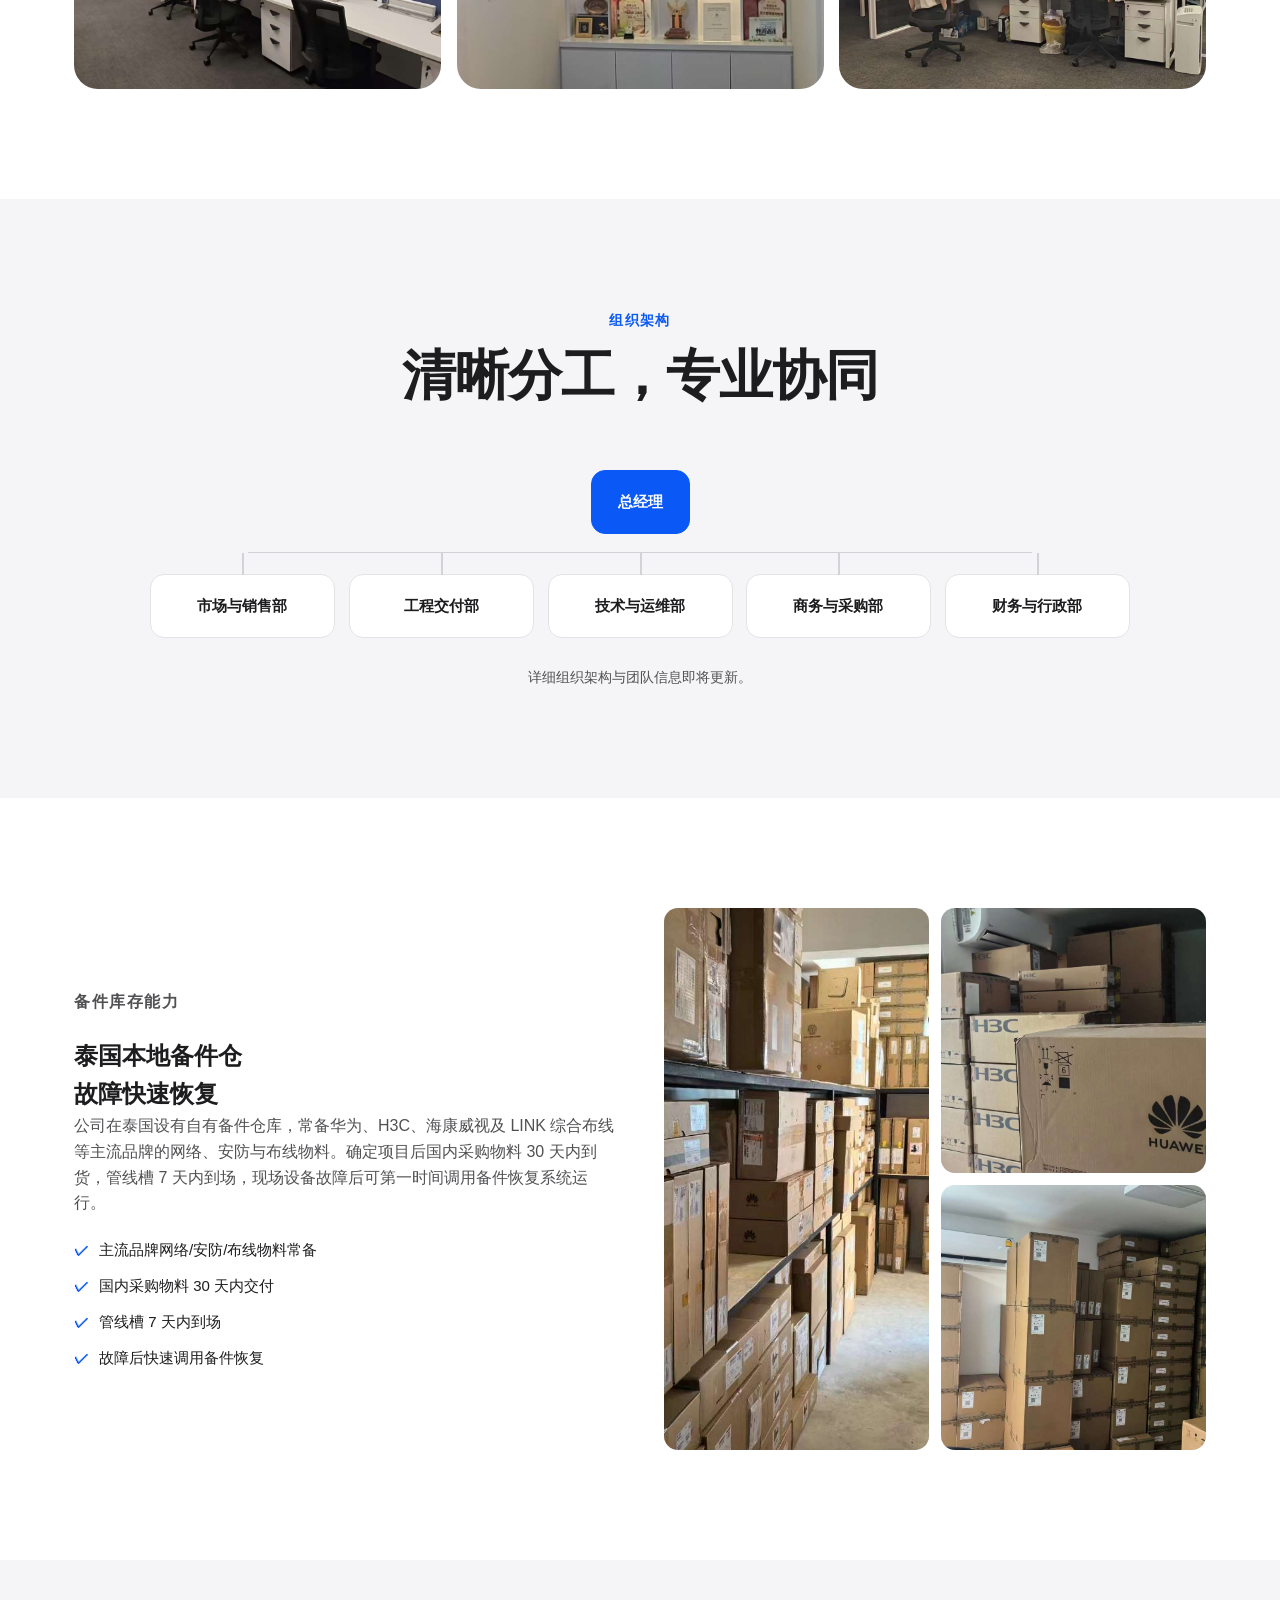
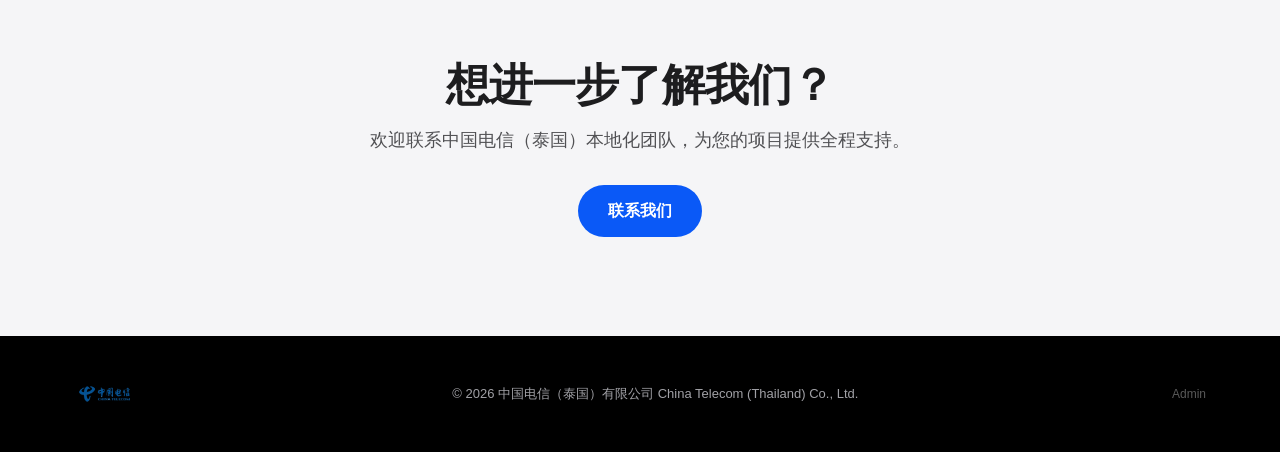
==== commit 2ebb48a4: "fix: mainland-China readiness + review fixes (v1.6.1) - Drop Google Fonts (render-blocking and unrea" ====
--- a/about.html
+++ b/about.html
@@ -6,9 +6,6 @@
   <title>关于我们 | 中国电信（泰国）有限公司</title>
   <meta name="description" content="About China Telecom (Thailand) Co., Ltd. — a BOI-promoted, locally-incorporated ICT company in Thailand, with bilingual engineering teams, a local spare-parts warehouse and a clear organisation.">
   <link rel="icon" type="image/png" href="assets/img/logo-ct.png">
-  <link rel="preconnect" href="https://fonts.googleapis.com">
-  <link rel="preconnect" href="https://fonts.gstatic.com" crossorigin>
-  <link href="https://fonts.googleapis.com/css2?family=Inter:wght@400;500;600;700;800&family=Noto+Sans+SC:wght@400;500;700;900&family=Noto+Sans+Thai:wght@400;500;700&display=swap" rel="stylesheet">
   <link rel="stylesheet" href="css/style.css">
 </head>
 <body data-title="ab.pageTitle">
--- a/css/style.css
+++ b/css/style.css
@@ -10,7 +10,9 @@
   --dark-text: #f5f5f7;
   --dark-soft: #a1a1a6;
   --radius: 24px;
-  --font: "Inter", "Noto Sans SC", "Noto Sans Thai", -apple-system, BlinkMacSystemFont, "PingFang SC", "Helvetica Neue", sans-serif;
+  /* System-font stack: no external font CDN (Google Fonts is blocked in mainland China
+     and its render-blocking CSS caused 10s+ white screens there). */
+  --font: -apple-system, BlinkMacSystemFont, "SF Pro Text", "Segoe UI", "PingFang SC", "Hiragino Sans GB", "Microsoft YaHei", "Noto Sans Thai", "Thonburi", Roboto, "Helvetica Neue", Arial, sans-serif;
 }
 
 * { margin: 0; padding: 0; box-sizing: border-box; }
@@ -211,22 +213,43 @@
 .biz-more::after { content: "→"; transition: transform .3s; }
 .biz-card-link:hover .biz-more::after { transform: translateX(5px); }
 
-/* ---------- Token ---------- */
-.token-layout {
-  display: grid; grid-template-columns: 0.9fr 1.1fr; gap: 56px; align-items: center;
-}
-.token-point { display: flex; gap: 20px; padding: 26px 0; border-bottom: 1px solid rgba(255,255,255,0.12); }
-.token-point:last-child { border-bottom: 0; }
-.tp-num { font-size: 15px; font-weight: 700; color: var(--blue); padding-top: 3px; }
-.token-point h4 { font-size: 19px; font-weight: 700; color: #fff; margin-bottom: 6px; }
-.token-point p { font-size: 15px; color: var(--dark-soft); }
-.token-figure {
-  background: #fff; border-radius: var(--radius); padding: 18px;
-  box-shadow: 0 30px 80px rgba(10,89,247,0.18);
-}
-.token-figure img { border-radius: 12px; }
-.token-figure figcaption {
-  text-align: center; font-size: 13px; color: var(--ink-soft); padding: 12px 8px 4px;
+/* ---------- Token (Cloud Express flow, layout B) ---------- */
+.token-flow { max-width: 1040px; margin: 8px auto 0; }
+.tk-svg { width: 100%; height: auto; display: block; }
+/* On narrow screens the 1000-unit viewBox would shrink labels below legibility;
+   keep a readable minimum width and let the diagram pan horizontally instead. */
+@media (max-width: 720px) {
+  .token-flow { overflow-x: auto; -webkit-overflow-scrolling: touch; border-radius: 16px; }
+  .tk-svg { min-width: 760px; }
+}
+.token-points {
+  display: grid; grid-template-columns: repeat(3, 1fr); gap: 28px;
+  max-width: 1040px; margin: 48px auto 0;
+}
+.token-point { display: flex; gap: 16px; padding: 24px 0 0; border-top: 1px solid rgba(255,255,255,0.14); }
+.tp-num { font-size: 15px; font-weight: 700; color: #a594ff; padding-top: 2px; font-variant-numeric: tabular-nums; }
+.token-point h4 { font-size: 18px; font-weight: 700; color: #fff; margin-bottom: 8px; letter-spacing: -0.01em; }
+.token-point p { font-size: 14.5px; color: var(--dark-soft); line-height: 1.6; }
+
+/* Token diagram styling */
+.tk-lbl { fill: #f6f6f8; font-weight: 700; letter-spacing: -.01em; }
+.tk-sub { fill: #9b9ba8; font-weight: 500; }
+.tk-zl { fill: #74747f; font-weight: 700; letter-spacing: .16em; }
+.tk-flow { fill: none; stroke: url(#tkpg); stroke-width: 2.6; stroke-linecap: round; stroke-dasharray: 9 13; filter: url(#tkglow); animation: tkMarch 1.1s linear infinite; }
+.tk-flowc { fill: none; stroke: #34c759; stroke-width: 2.4; stroke-linecap: round; stroke-dasharray: 2 9; filter: url(#tkglow); animation: tkMarch 1.5s linear infinite; }
+.tk-flowo { fill: none; stroke: #f5b14c; stroke-width: 2.2; stroke-linecap: round; stroke-dasharray: 2 8; animation: tkMarch .9s linear infinite; }
+.tk-base { fill: none; stroke: rgba(150,140,255,.26); stroke-width: 2.6; stroke-linecap: round; }
+.tk-basec { fill: none; stroke: rgba(52,199,89,.22); stroke-width: 2.4; stroke-linecap: round; }
+.tk-pub { fill: none; stroke: #5f6470; stroke-width: 2; stroke-dasharray: 6 7; }
+.tk-port { fill: #a594ff; } .tk-portc { fill: #34c759; }
+.tk-dot { fill: #e2dcff; filter: url(#tkglow); } .tk-dotc { fill: #86efac; filter: url(#tkglow); } .tk-doto { fill: #ffd591; }
+.tk-pr { fill: none; stroke: #a594ff; transform-origin: 470px 275px; animation: tkPulse 2.6s ease-out infinite; }
+.tk-cr { fill: none; stroke: #34c759; transform-origin: 92px 188px; animation: tkPulse 2.4s ease-out infinite; }
+@keyframes tkMarch { to { stroke-dashoffset: -22; } }
+@keyframes tkPulse { 0% { opacity:.5; transform: scale(.5);} 70% { opacity:0; transform: scale(1.3);} 100% { opacity:0; } }
+@media (prefers-reduced-motion: reduce) {
+  .tk-flow, .tk-flowc, .tk-flowo { animation: none; stroke-dasharray: none; }
+  .tk-pr, .tk-cr { animation: none; opacity: 0; }
 }
 
 /* ---------- Data Center ---------- */
@@ -553,7 +576,7 @@
   .nav-toggle { display: block; }
   .brand-name { display: none; }
   .stats-grid { grid-template-columns: repeat(2, 1fr); row-gap: 40px; }
-  .biz-grid, .token-layout, .contact-grid, .ab-intro, .ab-inventory { grid-template-columns: 1fr; }
+  .biz-grid, .token-points, .contact-grid, .ab-intro, .ab-inventory { grid-template-columns: 1fr; }
   .sol-grid, .dc-gallery, .dc-facts, .svc-map, .cert-grid, .ab-gallery { grid-template-columns: 1fr 1fr; }
   .svc-grid { grid-template-columns: 1fr 1fr; }
   .gn-stats, .gn-awards { grid-template-columns: 1fr 1fr; row-gap: 32px; }
